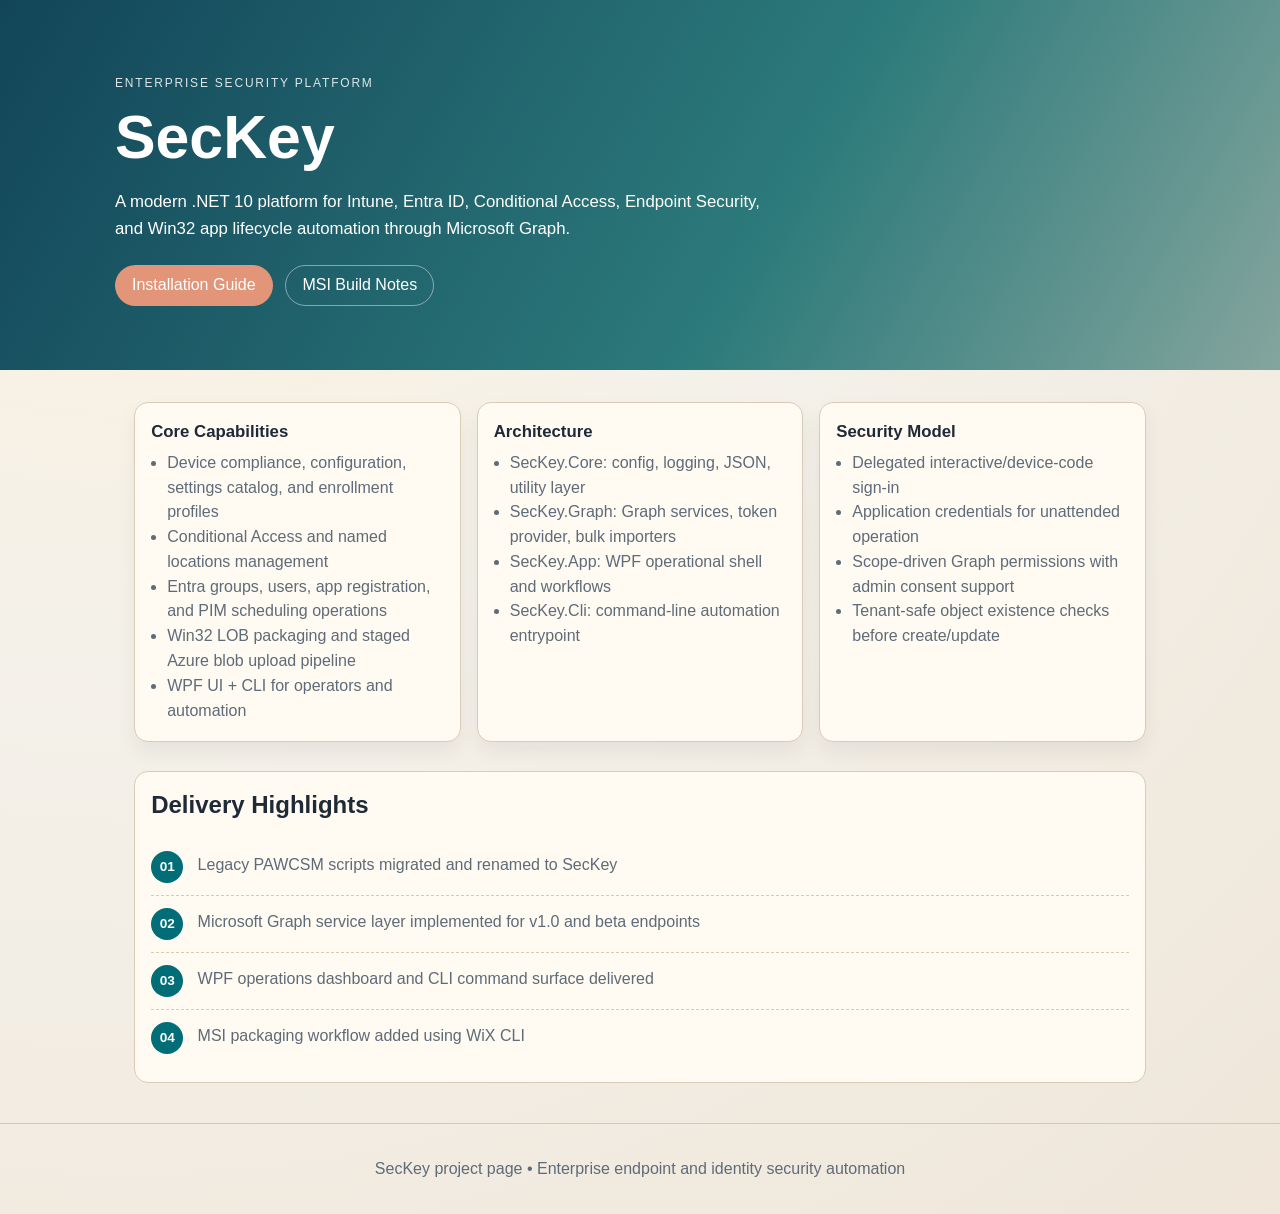
==== project-page/index.html @ f3721252 "Initial SecKey C# platform, MSI pipeline, docs, and project page" ====
<!doctype html>
<html lang="en">
<head>
  <meta charset="utf-8" />
  <meta name="viewport" content="width=device-width, initial-scale=1" />
  <title>SecKey Project</title>
  <link rel="stylesheet" href="styles.css" />
</head>
<body>
  <header class="hero">
    <div class="hero-inner">
      <p class="eyebrow">Enterprise Security Platform</p>
      <h1>SecKey</h1>
      <p class="lead">A modern .NET 10 platform for Intune, Entra ID, Conditional Access, Endpoint Security, and Win32 app lifecycle automation through Microsoft Graph.</p>
      <div class="actions">
        <a class="btn primary" href="../INSTALLATION.md">Installation Guide</a>
        <a class="btn" href="../installer/README.txt">MSI Build Notes</a>
      </div>
    </div>
  </header>

  <main>
    <section class="grid">
      <article class="card">
        <h2>Core Capabilities</h2>
        <ul>
          <li>Device compliance, configuration, settings catalog, and enrollment profiles</li>
          <li>Conditional Access and named locations management</li>
          <li>Entra groups, users, app registration, and PIM scheduling operations</li>
          <li>Win32 LOB packaging and staged Azure blob upload pipeline</li>
          <li>WPF UI + CLI for operators and automation</li>
        </ul>
      </article>
      <article class="card">
        <h2>Architecture</h2>
        <ul>
          <li>SecKey.Core: config, logging, JSON, utility layer</li>
          <li>SecKey.Graph: Graph services, token provider, bulk importers</li>
          <li>SecKey.App: WPF operational shell and workflows</li>
          <li>SecKey.Cli: command-line automation entrypoint</li>
        </ul>
      </article>
      <article class="card">
        <h2>Security Model</h2>
        <ul>
          <li>Delegated interactive/device-code sign-in</li>
          <li>Application credentials for unattended operation</li>
          <li>Scope-driven Graph permissions with admin consent support</li>
          <li>Tenant-safe object existence checks before create/update</li>
        </ul>
      </article>
    </section>

    <section class="timeline">
      <h2>Delivery Highlights</h2>
      <div class="row"><span>01</span><p>Legacy PAWCSM scripts migrated and renamed to SecKey</p></div>
      <div class="row"><span>02</span><p>Microsoft Graph service layer implemented for v1.0 and beta endpoints</p></div>
      <div class="row"><span>03</span><p>WPF operations dashboard and CLI command surface delivered</p></div>
      <div class="row"><span>04</span><p>MSI packaging workflow added using WiX CLI</p></div>
    </section>
  </main>

  <footer>
    <p>SecKey project page • Enterprise endpoint and identity security automation</p>
  </footer>
</body>
</html>
---- project-page/styles.css ----
:root {
  --bg: #f4f1ea;
  --surface: #fffaf2;
  --ink: #1f2a37;
  --muted: #5e6b78;
  --accent: #006d77;
  --accent-2: #e29578;
  --line: #d9cbb6;
}

* { box-sizing: border-box; }
body {
  margin: 0;
  font-family: "Segoe UI", "Aptos", "Trebuchet MS", sans-serif;
  background: radial-gradient(circle at 10% -10%, #fff2dc 0%, var(--bg) 45%, #efe6d9 100%);
  color: var(--ink);
}

.hero {
  background: linear-gradient(120deg, #124559 0%, #2c7a7b 60%, #84a59d 100%);
  color: white;
  padding: 4rem 1.2rem;
}
.hero-inner { max-width: 1050px; margin: 0 auto; }
.eyebrow { letter-spacing: .15em; text-transform: uppercase; opacity: .85; font-size: .75rem; }
h1 { font-size: clamp(2.1rem, 5vw, 3.8rem); margin: .4rem 0 .8rem; }
.lead { max-width: 72ch; line-height: 1.6; font-size: 1.05rem; }
.actions { display: flex; gap: .8rem; margin-top: 1.4rem; flex-wrap: wrap; }

.btn {
  border: 1px solid rgba(255,255,255,.45);
  color: white;
  text-decoration: none;
  padding: .65rem 1rem;
  border-radius: 999px;
  transition: transform .2s ease, background .2s ease;
}
.btn:hover { transform: translateY(-2px); }
.btn.primary { background: var(--accent-2); border-color: transparent; }

main { max-width: 1050px; margin: 0 auto; padding: 2rem 1.2rem 2.5rem; }
.grid {
  display: grid;
  grid-template-columns: repeat(auto-fit, minmax(220px, 1fr));
  gap: 1rem;
}
.card {
  background: var(--surface);
  border: 1px solid var(--line);
  border-radius: 14px;
  padding: 1rem 1rem 1.1rem;
  box-shadow: 0 10px 20px rgba(16, 24, 40, .06);
}
.card h2 { margin: .2rem 0 .55rem; font-size: 1.05rem; }
.card ul { margin: 0; padding-left: 1rem; color: var(--muted); line-height: 1.55; }

.timeline { margin-top: 1.8rem; background: var(--surface); border: 1px solid var(--line); border-radius: 14px; padding: 1rem; }
.timeline h2 { margin-top: .2rem; }
.row { display: flex; gap: .9rem; align-items: flex-start; border-top: 1px dashed #dbcab0; padding: .75rem 0; }
.row:first-of-type { border-top: 0; }
.row span {
  min-width: 2rem; height: 2rem; border-radius: 50%;
  background: var(--accent); color: white; display: grid; place-items: center;
  font-size: .85rem; font-weight: 700;
}
.row p { margin: .3rem 0 0; color: var(--muted); }

footer { text-align: center; color: var(--muted); padding: 1.25rem; border-top: 1px solid #d7c8b3; }

@media (max-width: 700px) {
  .hero { padding: 3.1rem 1rem; }
  .lead { font-size: 1rem; }
}
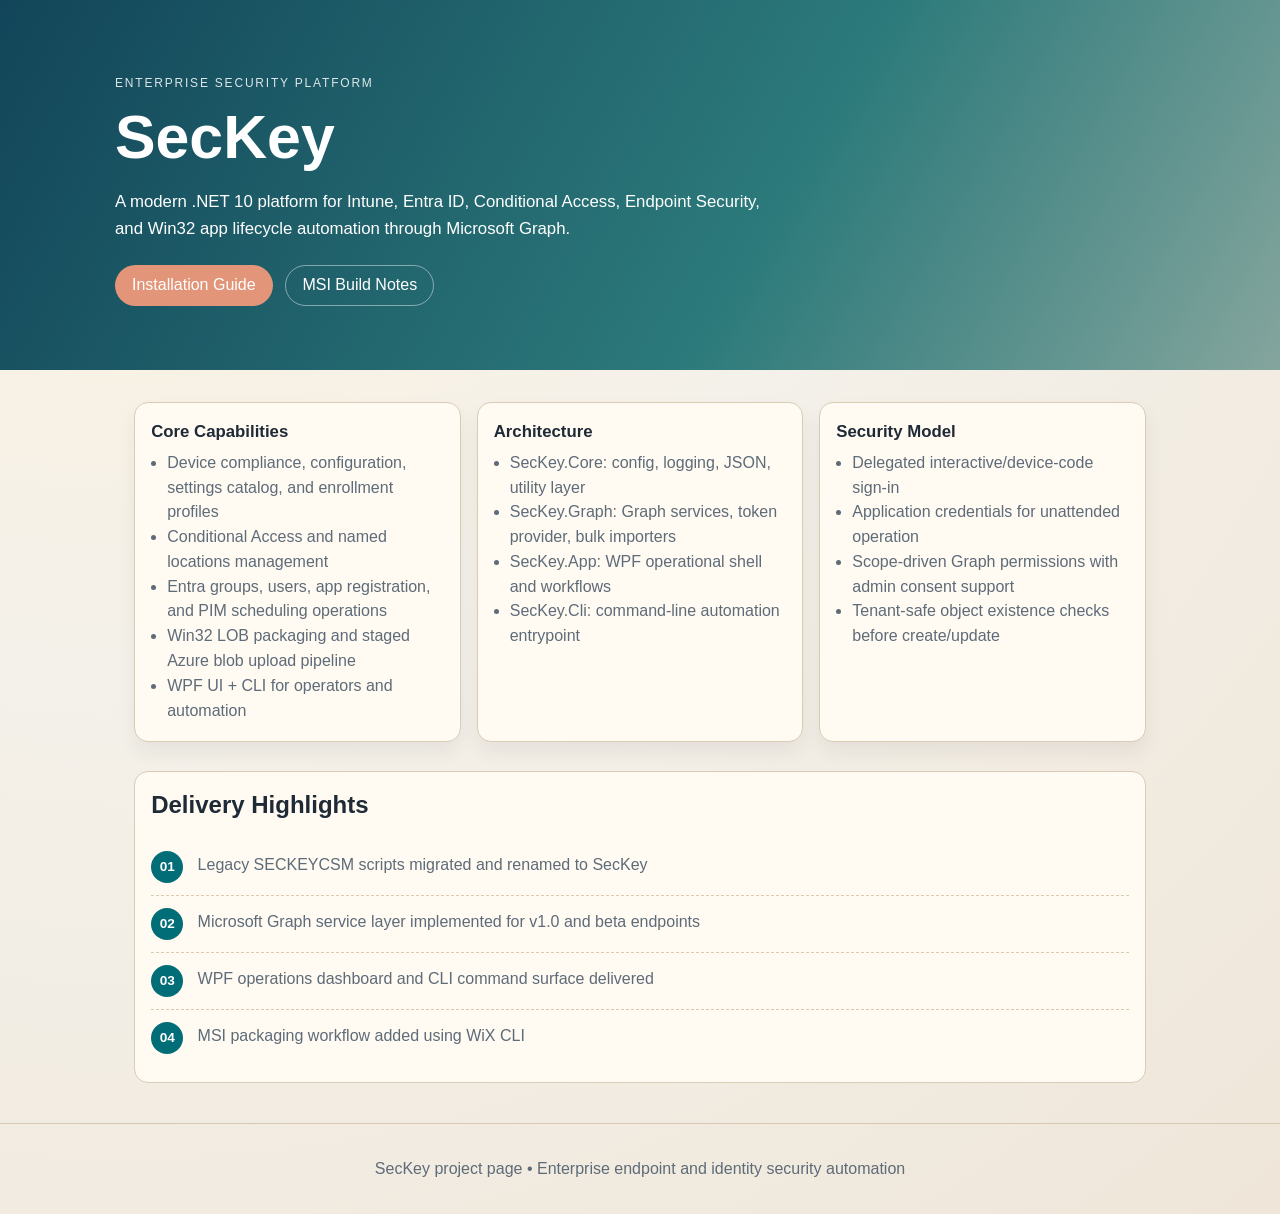
==== commit 281df5ef: "Finalize SecKey feature work, docs, UI menus, and deployment updates" ====
--- a/project-page/index.html
+++ b/project-page/index.html
@@ -53,7 +53,7 @@
 
     <section class="timeline">
       <h2>Delivery Highlights</h2>
-      <div class="row"><span>01</span><p>Legacy PAWCSM scripts migrated and renamed to SecKey</p></div>
+      <div class="row"><span>01</span><p>Legacy SECKEYCSM scripts migrated and renamed to SecKey</p></div>
       <div class="row"><span>02</span><p>Microsoft Graph service layer implemented for v1.0 and beta endpoints</p></div>
       <div class="row"><span>03</span><p>WPF operations dashboard and CLI command surface delivered</p></div>
       <div class="row"><span>04</span><p>MSI packaging workflow added using WiX CLI</p></div>
